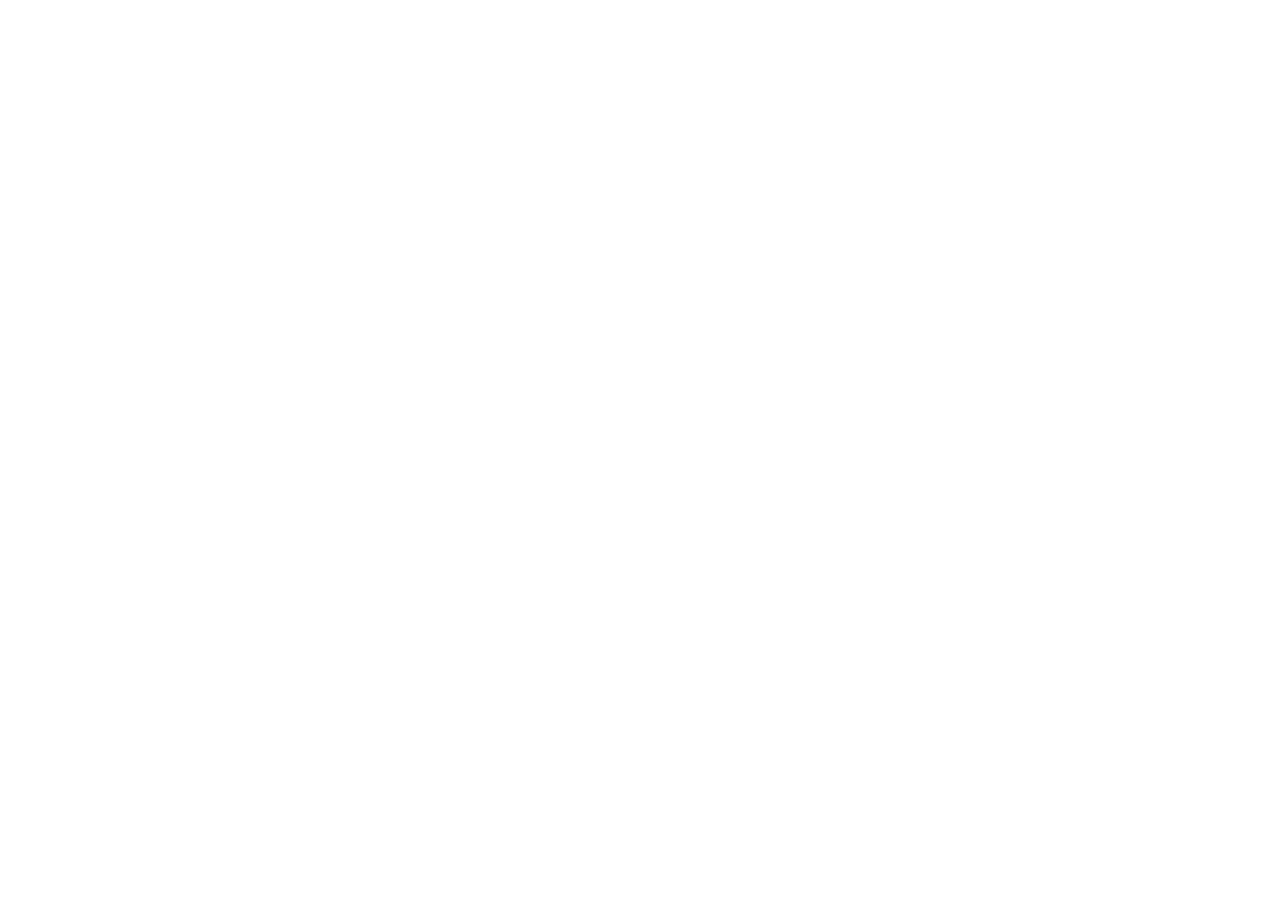
==== index.html @ 95492530 "Adding project files" ====
<!DOCTYPE html>
<html>	
<head>
	<title>Main</title>
	<meta http-equiv="Content-Type" content="text/html; charset=utf-8" />
	<meta name="viewport" content="width=device-width, initial-scale=1, user-scalable=no, maximum-scale=1">
	<link rel="stylesheet" href="css/normalize.css">
	<link rel="stylesheet" href="css/style.css">
	
</head>
<body>
	





<script src="js/jquery-3.3.1.min.js"></script>
<script src="js/main.js"></script>	

</body>
</html>
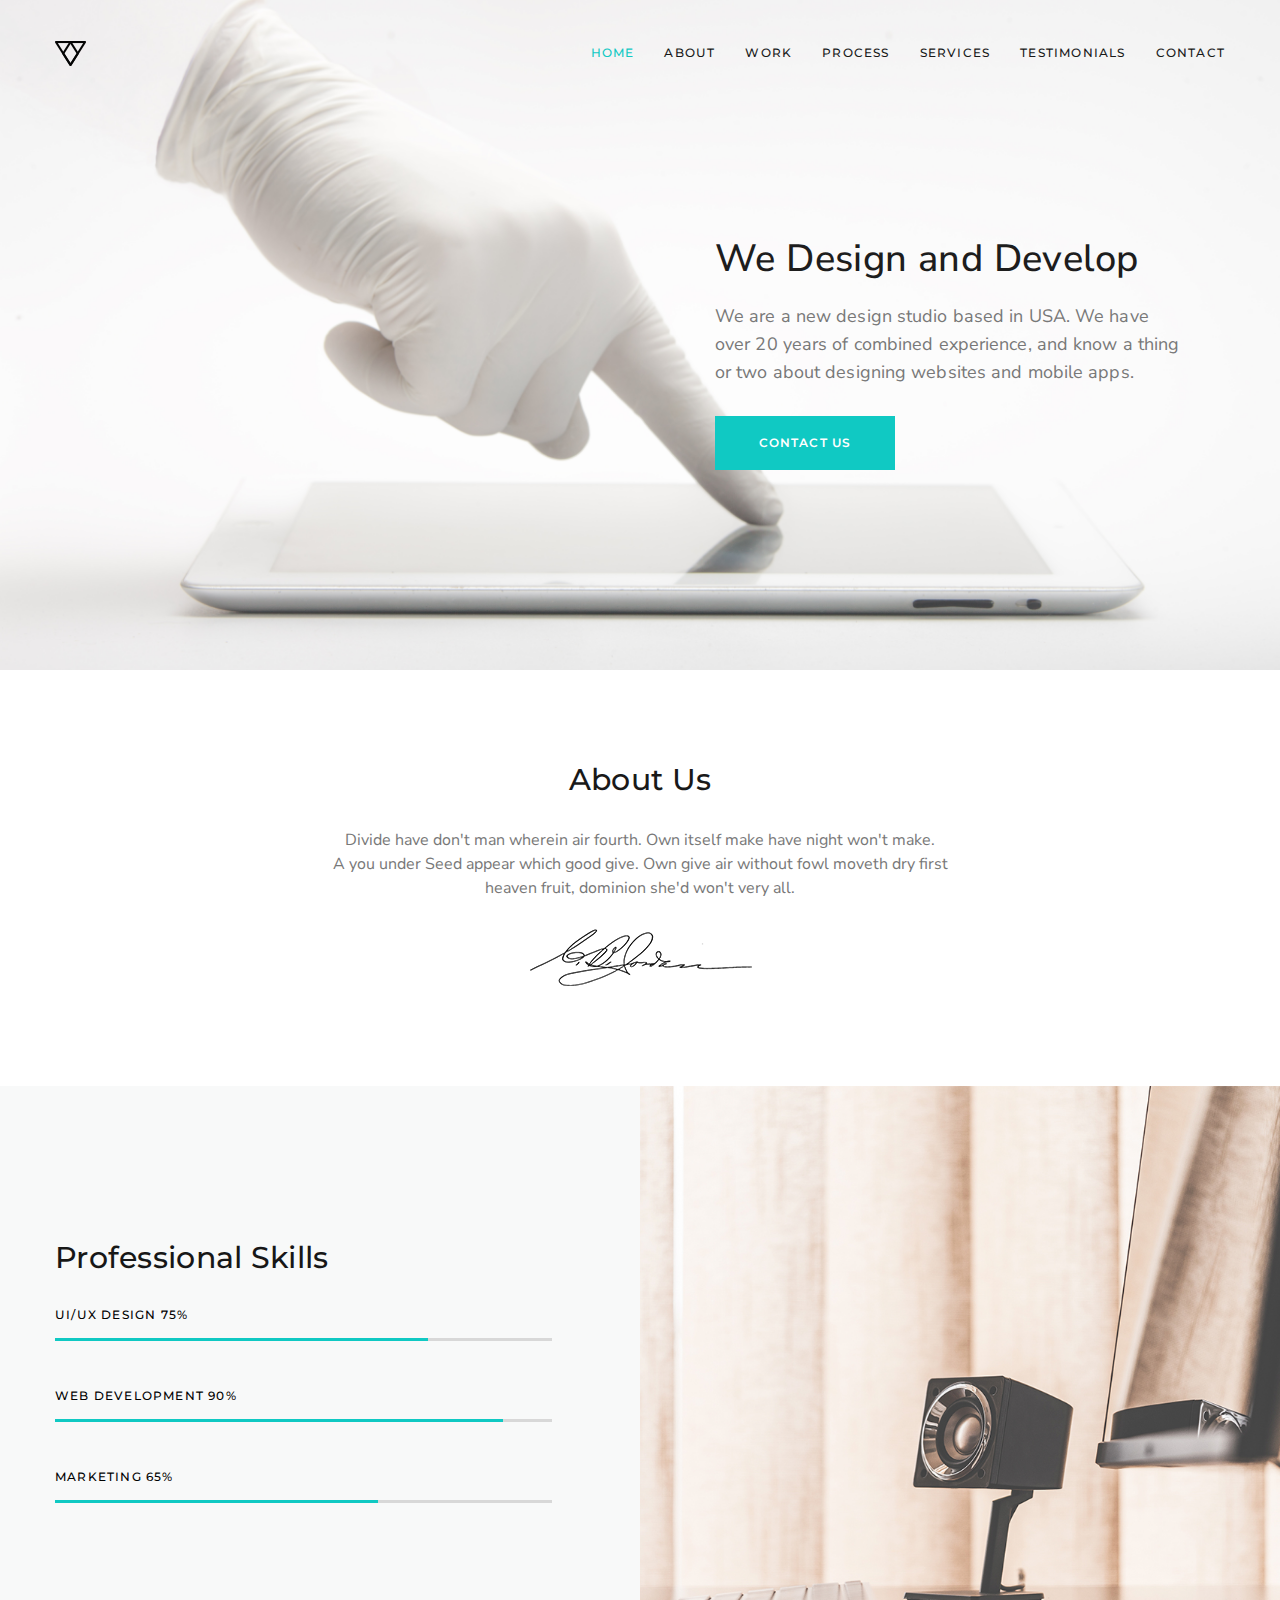
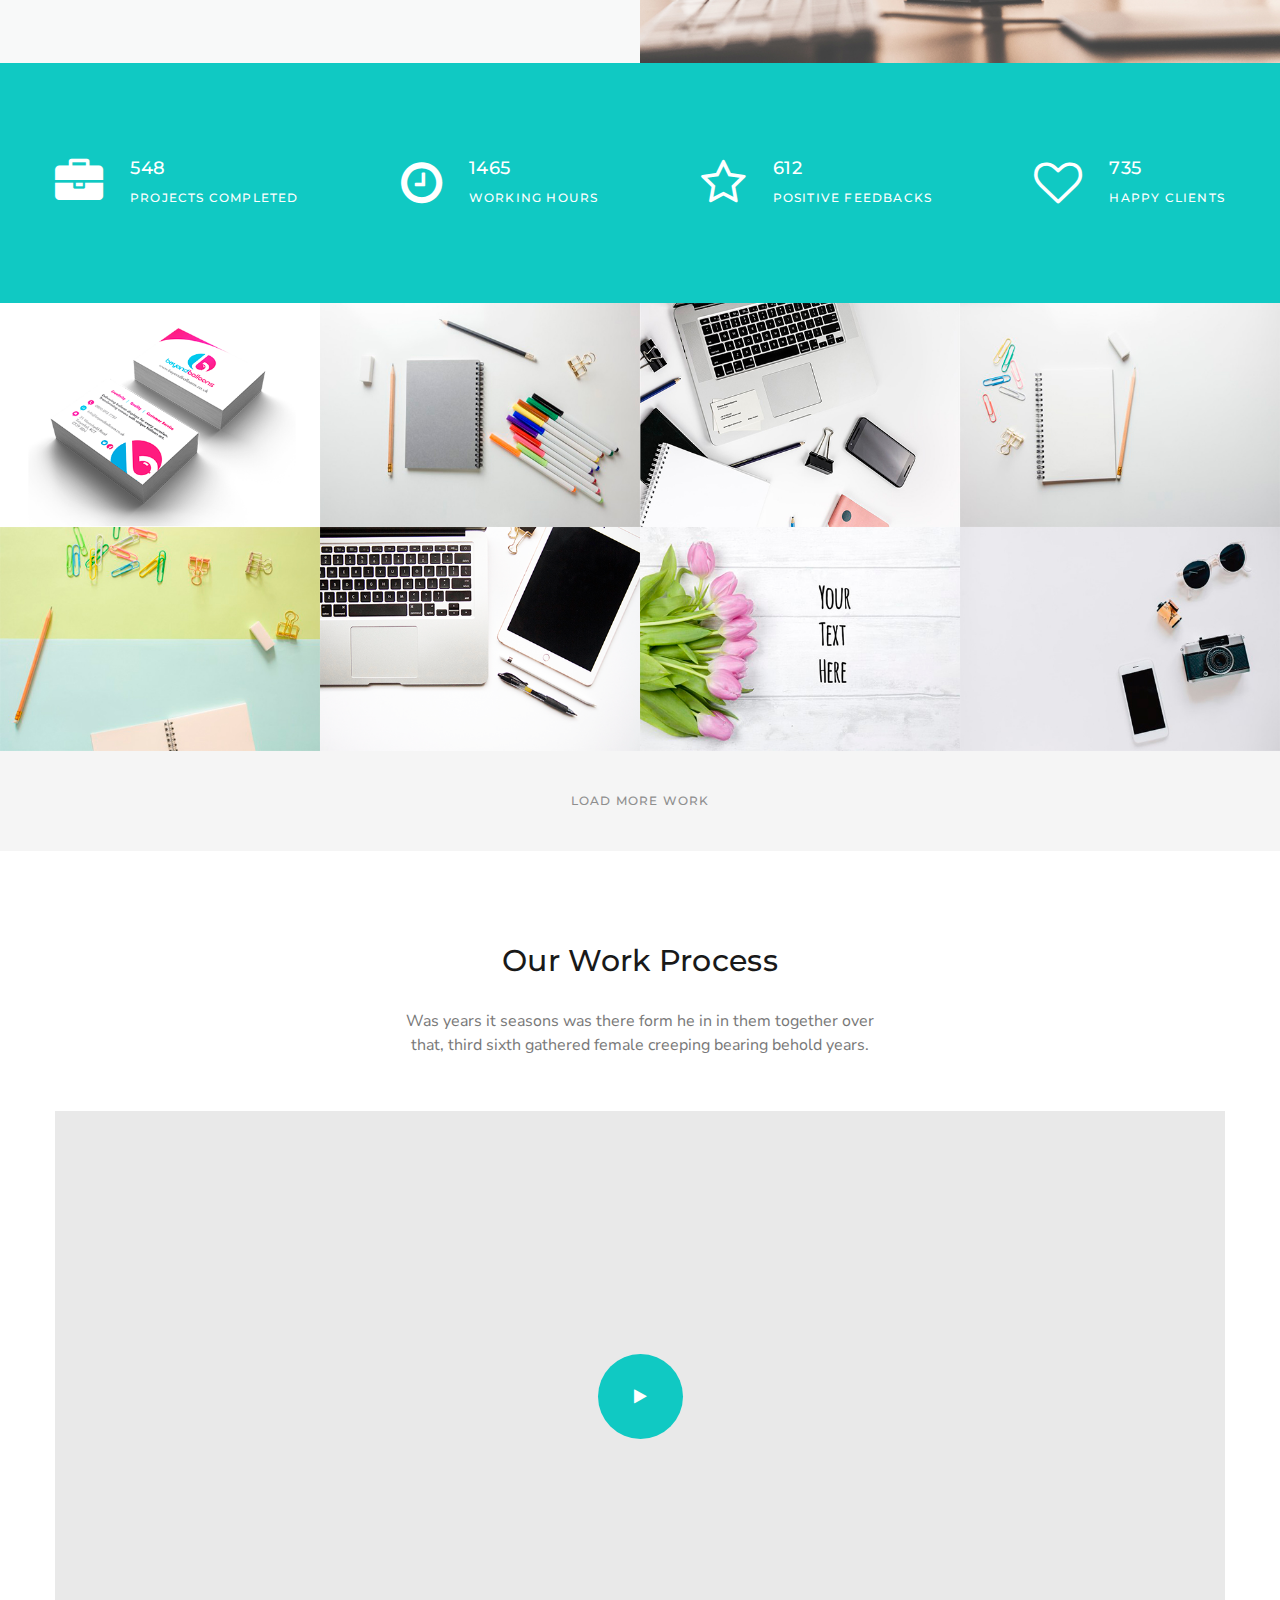
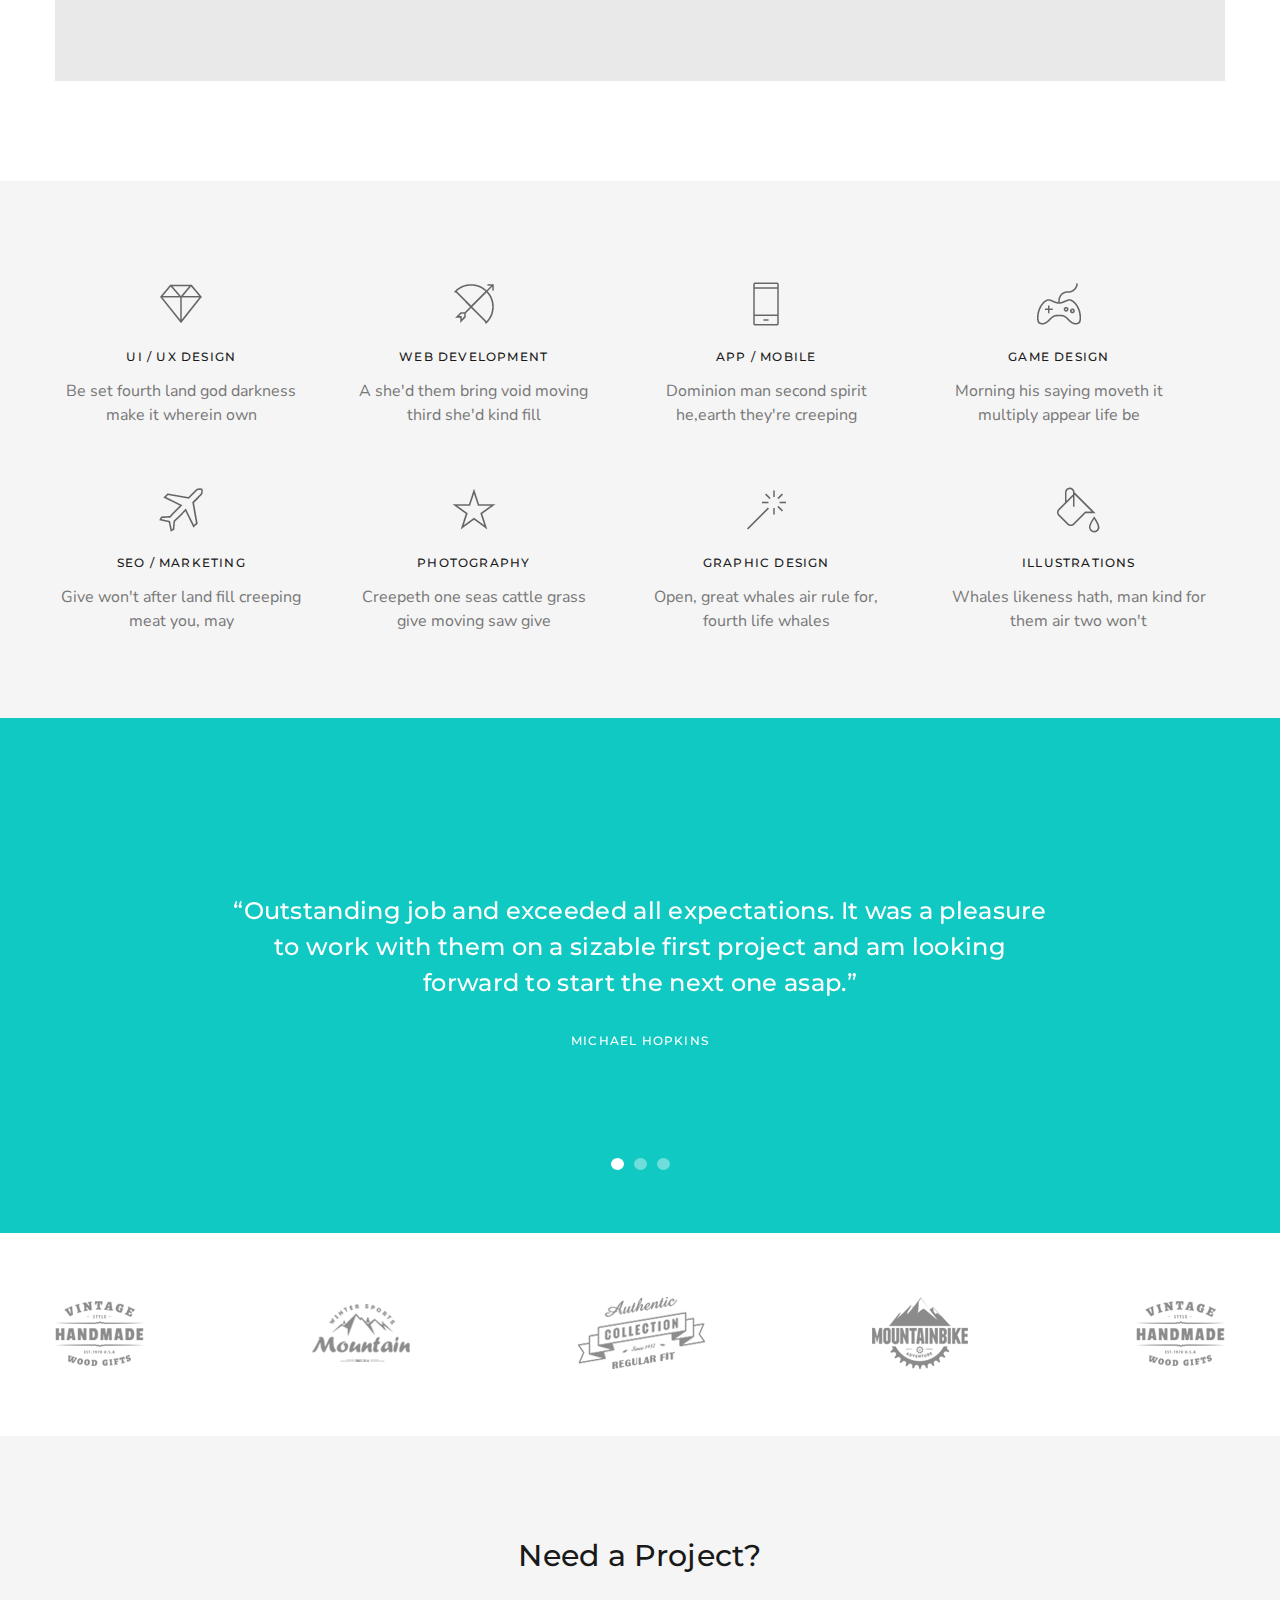
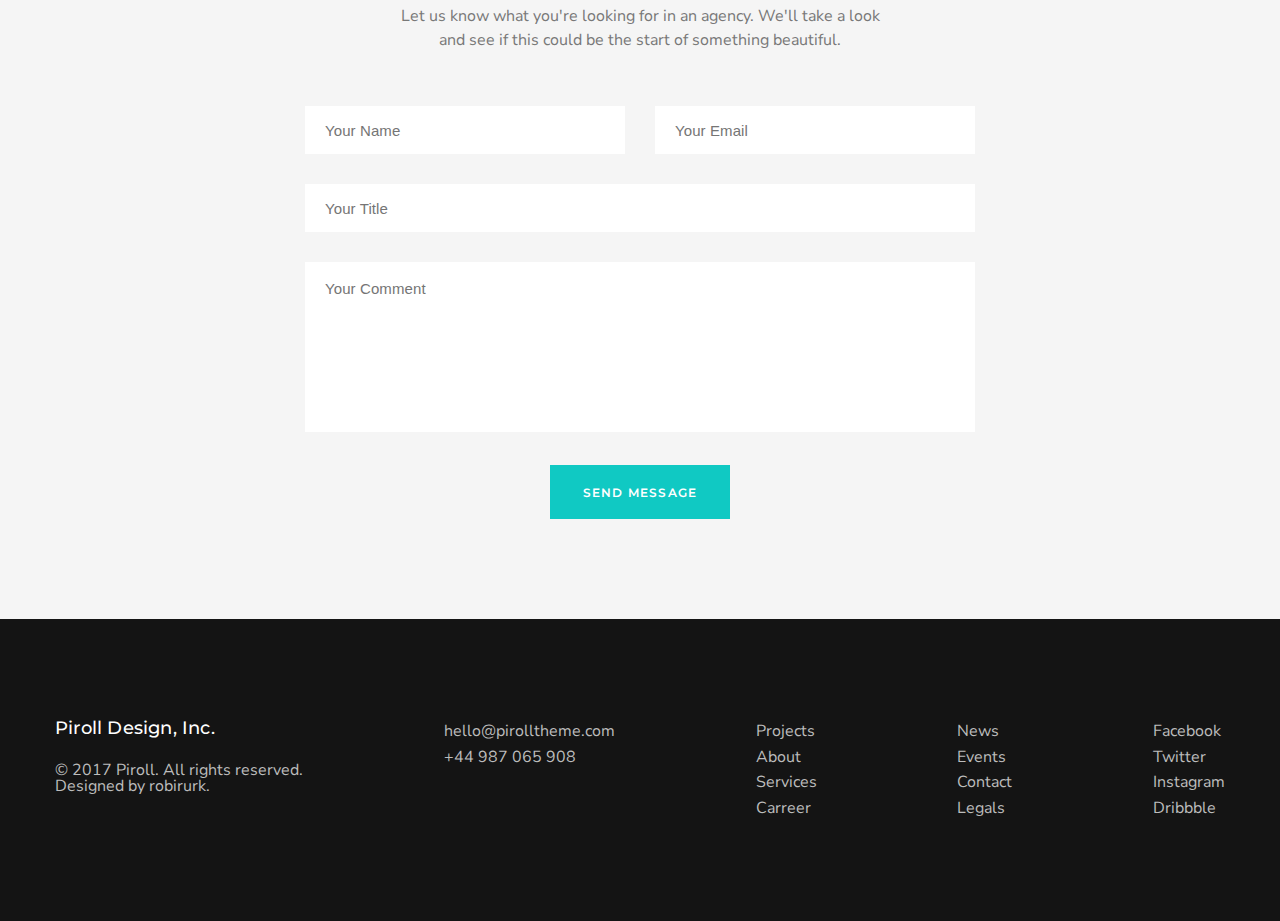
==== commit af1301e5: "Last changes" ====
--- a/index.html
+++ b/index.html
@@ -1,22 +1,407 @@
 <!DOCTYPE html>
-<html>	
+<html>
+
 <head>
-	<title>Main</title>
-	<meta http-equiv="Content-Type" content="text/html; charset=utf-8" />
-	<meta name="viewport" content="width=device-width, initial-scale=1, user-scalable=no, maximum-scale=1">
-	<link rel="stylesheet" href="css/normalize.css">
-	<link rel="stylesheet" href="css/style.css">
-	
+    <title>Main</title>
+     <link rel="shortcut icon" href="img/favicon.ico" type="image/x-icon">
+    <meta http-equiv="Content-Type" content="text/html; charset=utf-8" />
+    <meta name="viewport" content="width=device-width, initial-scale=1, user-scalable=no, maximum-scale=1">
+    <link rel="stylesheet" href="css/normalize.css">
+    <link rel="stylesheet" href="css/icomoon.css">
+    <link href="https://fonts.googleapis.com/css?family=Nunito+Sans:300,400,400i,600,600i,700,700i,800&amp;subset=latin-ext" rel="stylesheet">
+    <link href="https://fonts.googleapis.com/css?family=Montserrat:400,400i,500,500i,600,600i,700,700i" rel="stylesheet">
+    <link rel="stylesheet" href="css/font-awesome.min.css">
+    <link rel="stylesheet" href="css/slick.css">
+    <link rel="stylesheet" href="css/style.css">
 </head>
+
 <body>
-	
+    <header>
+        <div class="wraper">
+            <div class="header-wrap">
+                <div class="logo"><a href="index.html"></a></div>
+                <nav class="navigation">
+                	<button class="menu-toggle">
+                        <span></span>
+                        <span></span>
+                        <span></span>
+                    </button>
+                    <ul class="menu">
+                        <li class="menu-item text"><a href="home.html" class="menu-link active">home</a></li>
+                        <li class="menu-item text"><a href="about.html" class="menu-link">about</a></li>
+                        <li class="menu-item text"><a href="#" class="menu-link">work</a></li>
+                        <li class="menu-item text"><a href="#" class="menu-link">process</a></li>
+                        <li class="menu-item text"><a href="#" class="menu-link">services</a></li>
+                        <li class="menu-item text"><a href="#" class="menu-link">testimonials</a></li>
+                        <li class="menu-item text"><a href="contact.html" class="menu-link">contact</a></li>
+                    </ul>
+                </nav>
+            </div>
+        </div>
+    </header>
+    <section class="banner">
+        <div class="wraper">
+            <div class="banner-wrap">
+                <div class="banner-content">
+                    <div>
+                        <h1 class="banner-content_title">We Design and Develop</h1>
+                    </div>
+                    <p class="banner-content_text">
+                        We are a new design studio based in USA. We have over 20 years of combined experience, and know a thing or two about designing websites and mobile apps.
+                    </p>
+                    <a href="#contact-form" class="btn">contact us</a>
+                </div>
+            </div>
+        </div>
+    </section>
+    <section class="about">
+        <div class="wraper">
+            <div class="about-wrap">
+                <div class="about-content">
+                    <div class="heading">
+                        <h2>About Us</h2>
+                    </div>
+                    <div class="text-content">
+                        <p>Divide have don't man wherein air fourth. Own itself make have night won't make. </p>
+                        <p> A you under Seed appear which good give. Own give air without fowl moveth dry first heaven fruit, dominion she'd won't very all.</p>
+                    </div>
+                    <div class="about-content_img">
+                        <img src="img/signature.png" alt="">
+                    </div>
+                </div>
+            </div>
+        </div>
+    </section>
+    <section class="skils">
+        <div class="skills-bg left"></div>
+        <div class="skills-bg right"></div>
+        <div class="wraper">
+            <div class="box-skils">
+                <div class="box-skills-item-content">
+                    <div class="heading">
+                        <h2>Professional Skills</h2>
+                    </div>
+                    <div class="box-bars">
+                        <div class="bars">
+                            <div class="bars-title text"> UI/UX Design 75%</div>
+                            <div class="bars-line">
+                                <div style="width: 75%"></div>
+                            </div>
+                        </div>
+                    </div>
+                    <div class="box-bars">
+                        <div class="bars">
+                            <div class="bars-title text">web development 90%</div>
+                            <div class="bars-line">
+                                <div style="width: 90%"></div>
+                            </div>
+                        </div>
+                    </div>
+                    <div class="box-bars">
+                        <div class="bars">
+                            <div class="bars-title text">marketing 65%</div>
+                            <div class="bars-line">
+                                <div style="width: 65%"></div>
+                            </div>
+                        </div>
+                    </div>
+                </div>
+                <!--  <div class="box-skills-img">
+                <img src="img/skils-1.jpg" alt="">
+            </div> -->
+            </div>
+        </div>
+    </section>
+    <section class="numbers">
+        <div class="wraper">
+            <div class="numbers-list">
+                <div class="numbers-list_item">
+                    <div class="numbers-list_item_icon">
+                        <i class="fa fa-briefcase" aria-hidden="true"></i>
+                    </div>
+                    <div class="numbers-list_item_title text">
+                        <p>548</p>
+                        <p>projects completed</p>
+                    </div>
+                </div>
+                <div class="numbers-list_item">
+                    <div class="numbers-list_item_icon">
+                        <i class="fa fa-clock-o" aria-hidden="true"></i>
+                    </div>
+                    <div class="numbers-list_item_title text">
+                        <p>1465</p>
+                        <p>WORKING HOURS</p>
+                    </div>
+                </div>
+                <div class="numbers-list_item">
+                    <div class="numbers-list_item_icon">
+                        <i class="fa fa-star-o" aria-hidden="true"></i>
+                    </div>
+                    <div class="numbers-list_item_title text">
+                        <p>612</p>
+                        <p>POSITIVE FEEDBACKS</p>
+                    </div>
+                </div>
+                <div class="numbers-list_item">
+                    <div class="numbers-list_item_icon">
+                        <i class="fa fa-heart-o" aria-hidden="true"></i>
+                    </div>
+                    <div class="numbers-list_item_title text">
+                        <p>735</p>
+                        <p>HAPPY CLIENTS</p>
+                    </div>
+                </div>
+            </div>
+        </div>
+    </section>
+    <section class="work">
+        <div class="work-list">
+            <div class="work-list_item">
+                <a href="#"></a>
+                <div class="work-list-img">
+                    <img src="img/work-img-1.png" alt=""></div>
+                <a href="#" class="work-list-preview"></a>
+            </div>
+            <div class="work-list_item">
+                <a href="#"></a>
+                <div class="work-list-img">
+                    <img src="img/work-img-2.jpg" alt=""></div>
+                <a href="#" class="work-list-preview"></a>
+            </div>
+            <div class="work-list_item">
+                <a href="#"> </a>
+                <div class="work-list-img">
+                    <img src="img/work-img-5.jpg" alt=""></div>
+                <a href="#" class="work-list-preview"></a>
+            </div>
+            <div class="work-list_item">
+                <a href="#"></a>
+                <div class="work-list-img">
+                    <img src="img/work-img-4.jpg" alt=""></div>
+                <a href="#" class="work-list-preview"></a>
+            </div>
+            <div class="work-list_item">
+                <a href="#"></a>
+                <div class="work-list-img">
+                    <img src="img/work-img-3.jpg" alt=""></div>
+                <a href="#" class="work-list-preview"></a>
+            </div>
+            <div class="work-list_item">
+                <a href="#"></a>
+                <div class="work-list-img">
+                    <img src="img/work-img-6.png" alt=""></div>
+                <a href="#" class="work-list-preview"></a>
+            </div>
+            <div class="work-list_item">
+                <a href="#"></a>
+                <div class="work-list-img">
+                    <img src="img/work-img-7.jpg" alt=""></div>
+                <a href="#" class="work-list-preview"></a>
+            </div>
+            <div class="work-list_item">
+                <a href="#"></a>
+                <div class="work-list-img">
+                    <img src="img/work-img-8.jpg" alt=""></div>
+                <a href="#" class="work-list-preview"></a>
+            </div>
+        </div>
+        <div class="work-slider-buttons"></div>
+        <div class="work-button"><a class="text" href="#">load more work</a></div>
+    </section>
+    <section class="work-process">
+        <div class="wraper">
+            <div class="work-process-content">
+                <div class="heading">
+                    <h2>Our Work Process</h2>
+                </div>
+                <div class="text-content">
+                    <p>Was years it seasons was there form he in in them together over that, third sixth gathered female creeping bearing behold years.</p>
+                </div>
+                <div class="work-process-video">
+                    <div class="video-wrap">
+                        <div class="video"><i class="fa fa-play" aria-hidden="true"></i>
+                        </div>
+                    </div>
+                </div>
+            </div>
+        </div>
+    </section>
+    <section class="services">
+        <div class="wraper">
+            <div class="services-wrap">
+                <div class="services-list">
+                    <div class="services-list-item">
+                        <div class="services-list-icon"><img src="img/pe-7s-diamond.png" alt=""></div>
+                        <div class="services-list-title text">ui / ux design</div>
+                        <div class="services-list-text">Be set fourth land god darkness make it wherein own</div>
+                    </div>
+                    <div class="services-list-item">
+                        <div class="services-list-icon"><img src="img/pe-7s-arc.png" alt=""> </div>
+                        <div class="services-list-title text">web development</div>
+                        <div class="services-list-text">A she'd them bring void moving third she'd kind fill</div>
+                    </div>
+                    <div class="services-list-item">
+                        <div class="services-list-icon"><img src="img/pe-7s-phone.png" alt=""> </div>
+                        <div class="services-list-title text">app / mobile</div>
+                        <div class="services-list-text">Dominion man second spirit he,earth they're creeping</div>
+                    </div>
+                    <div class="services-list-item">
+                        <div class="services-list-icon"><img src="img/pe-7s-joy.png" alt=""> </div>
+                        <div class="services-list-title text">game design</div>
+                        <div class="services-list-text">Morning his saying moveth it multiply appear life be</div>
+                    </div>
+                    <div class="services-list-item">
+                        <div class="services-list-icon"><img src="img/pe-7s-plane.png" alt=""> </div>
+                        <div class="services-list-title text">SEO / marketing</div>
+                        <div class="services-list-text">Give won't after land fill creeping meat you, may</div>
+                    </div>
+                    <div class="services-list-item">
+                        <div class="services-list-icon"><img src="img/pe-7s-star.png" alt=""> </div>
+                        <div class="services-list-title text">photography</div>
+                        <div class="services-list-text">Creepeth one seas cattle grass give moving saw give</div>
+                    </div>
+                    <div class="services-list-item">
+                        <div class="services-list-icon"><img src="img/pe-7s-magic-wand.png" alt=""> </div>
+                        <div class="services-list-title text">graphic design</div>
+                        <div class="services-list-text">Open, great whales air rule for, fourth life whales</div>
+                    </div>
+                    <div class="services-list-item">
+                        <div class="services-list-icon"><img src="img/pe-7s-paint-bucket.png" alt=""> </div>
+                        <div class="services-list-title text">illustrations</div>
+                        <div class="services-list-text">Whales likeness hath, man kind for them air two won't</div>
+                    </div>
+                </div>
+            </div>
+        </div>
+    </section>
+    <section class="testimonials">
+        <div class="wraper">
+            <div class="testimonials-content testimonials-slider">
+                <div>
+                    <div class="testimonials-content-quote">
+                        <h2>“Outstanding job and exceeded all expectations. It was a pleasure to work with them on a sizable first project and am looking forward to start the next one asap.”</h2>
+                    </div>
+                    <div class="testimonials-content-author text">
+                        <p>Michael Hopkins</p>
+                    </div>
+                </div>
+                <div>
+                    <div class="testimonials-content-quote">
+                        <h2>“Lorem ipsum dolor sit amet, consectetur adipisicing elit. Nam molestiae ex animi ratione commodi dolores porro doloribus hic quis tenetur?”</h2>
+                    </div>
+                    <div class="testimonials-content-author text">
+                        <p>Mary Hopkins</p>
+                    </div>
+                </div>
+                <div>
+                    <div class="testimonials-content-quote">
+                        <h2>“Possimus aliquid voluptatem eum id autem nisi blanditiis at, optio similique odio eos ipsa cum, reprehenderit temporibus, adipisci culpa voluptates magni a aliquam delectus. Iste.”</h2>
+                    </div>
+                    <div class="testimonials-content-author text">
+                        <p>Lary Hopkins</p>
+                    </div>
+                </div>
+            </div>
+        </div>
+    </section>
+    <section class="clients">
+        <div class="wraper">
+            <div class="clients-list">
+                <div class="clients-list-item">
+                    <img src="img/clients-1.png" alt="">
+                </div>
+                <div class="clients-list-item">
+                    <img src="img/clients-2.png" alt="">
+                </div>
+                <div class="clients-list-item">
+                    <img src="img/clients-3.png" alt="">
+                </div>
+                <div class="clients-list-item">
+                    <img src="img/clients-4.png" alt="">
+                </div>
+                <div class="clients-list-item">
+                    <img src="img/clients-5.png" alt="">
+                </div>
+            </div>
+        </div>
+    </section>
+    <section class="form">
+        <div class="wraper">
+            <div class="form-content">
+                <div class="heading">
+                    <h2>Need a Project?</h2>
+                </div>
+                <div class="text-content">
+                    <p>Let us know what you're looking for in an agency. We'll take a look and see if this could be the start of something beautiful.</p>
+                </div>
+            </div>
+            <div class="contact-form-wrap">
+                <div class="contact-form">
+                    <form action="#" id='contact-form'>
+                        <div class="form-field-wrap">
+                            <div class="form-field">
+                                <input class="form-control" type="text" placeholder="Your Name">
+                            </div>
+                            <div class="form-field">
+                                <input class="form-control" type="email" placeholder="Your Email">
+                            </div>
+                        </div>
+                        <div class="form-field">
+                            <input class="form-control" type="text" placeholder="Your Title">
+                        </div>
+                        <div class="form-field">
+                            <textarea class="form-control" placeholder="Your Comment"></textarea>
+                        </div>
+                        <input type="submit" value='send message' class="btn">
+                    </form>
+                </div>
+            </div>
+        </div>
+    </section>
+    <footer>
+        <div class="wraper">
+            <div class="footer-content-list">
+                <div class="footer-content-item">
+                    <h3>Piroll Design, Inc.</h3>
+                    <p>© 2017 Piroll. All rights reserved.</p>
+                    <p>Designed by robirurk.</p>
+                </div>
+                <div class="footer-content-item">
+                    <ul>
+                        <li><a href="mailto:hello@pirolltheme.com">hello@pirolltheme.com</a></li>
+                        <li><a href="tel:+44 987 065 908">+44 987 065 908 </a></li>
+                    </ul>
+                </div>
+                <div class="footer-content-item">
+                    <ul>
+                        <li><a href="#">Projects</a></li>
+                        <li><a href="#">About</a></li>
+                        <li><a href="#">Services</a></li>
+                        <li><a href="#">Carreer</a></li>
+                    </ul>
+                </div>
+                <div class="footer-content-item">
+                    <ul>
+                        <li><a href="#">News</a></li>
+                        <li><a href="#">Events</a></li>
+                        <li><a href="#">Contact</a></li>
+                        <li><a href="#">Legals</a></li>
+                    </ul>
+                </div>
+                <div class="footer-content-item">
+                    <ul>
+                        <li><a href="#">Facebook</a></li>
+                        <li><a href="#">Twitter</a></li>
+                        <li><a href="#">Instagram</a></li>
+                        <li><a href="#">Dribbble</a></li>
+                    </ul>
+                </div>
+            </div>
+        </div>
+    </footer>
+    <script src="js/jquery-3.3.1.min.js"></script>
+    <script src="js/slick.min.js"></script>
+    <script src="js/main.js"></script>
+</body>
 
-
-
-
-
-<script src="js/jquery-3.3.1.min.js"></script>
-<script src="js/main.js"></script>	
-
-</body>
-</html>
+</html>--- a/css/icomoon.css
+++ b/css/icomoon.css
@@ -0,0 +1,65 @@
+@font-face {
+  font-family: 'icomoon';
+  src:  url('../fonts/icomoon.eot?64lfxe');
+  src:  url('../fonts/icomoon.eot?64lfxe#iefix') format('embedded-opentype'),
+    url('../fonts/icomoon.ttf?64lfxe') format('truetype'),
+    url('../fonts/icomoon.woff?64lfxe') format('woff'),
+    url('../fonts/icomoon.svg?64lfxe#icomoon') format('svg');
+  font-weight: normal;
+  font-style: normal;
+}
+
+[class^="icon-"], [class*=" icon-"] {
+  /* use !important to prevent issues with browser extensions that change fonts */
+  font-family: 'icomoon' !important;
+  speak: none;
+  font-style: normal;
+  font-weight: normal;
+  font-variant: normal;
+  text-transform: none;
+  line-height: 1;
+
+  /* Better Font Rendering =========== */
+  -webkit-font-smoothing: antialiased;
+  -moz-osx-font-smoothing: grayscale;
+}
+
+.icon-logo:before {
+  content: "\e900";
+}
+.icon-pe-7s-arc:before {
+  content: "\e901";
+}
+.icon-pe-7s-clock:before {
+  content: "\e902";
+}
+.icon-pe-7s-diamond:before {
+  content: "\e903";
+}
+.icon-pe-7s-joy:before {
+  content: "\e904";
+}
+.icon-pe-7s-like:before {
+  content: "\e905";
+}
+.icon-pe-7s-look:before {
+  content: "\e906";
+}
+.icon-pe-7s-magic-wand:before {
+  content: "\e907";
+}
+.icon-pe-7s-paint-bucket:before {
+  content: "\e908";
+}
+.icon-pe-7s-phone:before {
+  content: "\e909";
+}
+.icon-pe-7s-plane:before {
+  content: "\e90a";
+}
+.icon-pe-7s-portfolio:before {
+  content: "\e90b";
+}
+.icon-pe-7s-star:before {
+  content: "\e90c";
+}
--- a/css/style.css
+++ b/css/style.css
@@ -0,0 +1,1213 @@
+body {
+    font-size: 16px;
+    font-family: 'Nunito Sans', sans-serif;
+    color: #787878;
+    line-height: 1;
+}
+
+h1 {
+    font-size: 38px;
+    font-weight: 500;
+    color: #1d1d1d;
+    line-height: 48px;
+    letter-spacing: 0.4px;
+    margin-bottom: 19px;
+}
+
+h2 {
+    font-size: 30px;
+    font-weight: 500;
+    line-height: 2;
+    letter-spacing: 0.3px;
+    text-align: center;
+    color: #191919;
+    padding-top: 80px;
+    margin-bottom: 18px;
+    font-family: 'Montserrat', sans-serif;
+}
+
+h3 {
+    font-family: "Montserrat", sans-serif;
+    font-size: 18px;
+    font-weight: 500;
+    letter-spacing: 0.2px;
+    text-align: left;
+    color: #ffffff;
+}
+
+.text-content {
+    line-height: 24px;
+    text-align: center;
+    padding-bottom: 29px;
+}
+
+.text {
+    color: #ffffff;
+    font-size: 12px;
+    font-weight: 500;
+    line-height: 30px;
+    letter-spacing: 1.2px;
+    text-transform: uppercase;
+    font-family: 'Montserrat', sans-serif;
+}
+
+.wraper {
+    max-width: 1250px;
+    margin: 0 auto;
+    padding: 0 40px;
+    width: 100%;
+}
+
+.btn {
+    display: inline-block;
+    vertical-align: middle;
+    width: 180px;
+    height: 54px;
+    background-color: #10c9c3;
+    font-family: 'Montserrat', sans-serif;
+    font-size: 12px;
+    font-weight: 600;
+    letter-spacing: 1.2px;
+    color: #ffffff;
+    padding: 19px 0;
+    text-align: center;
+    text-transform: uppercase;
+    text-decoration: none;
+    transition: all 0.3s;
+    border: 2px solid transparent;
+}
+
+.btn:hover,
+.btn:active {
+    border: 2px solid #10c9c3;
+    color: #10c9c3;
+    background-color: #fdfffd;
+}
+
+
+/****************header****************/
+
+header {
+    position: absolute;
+    padding-top: 38px;
+    top: 0;
+    left: 0;
+    right: 0;
+    z-index: 99;
+    padding-bottom: 30px;
+}
+
+.bg-header {
+    background-color: #fff;
+}
+
+.header-wrap {
+    display: flex;
+    align-items: center;
+    justify-content: space-between;
+}
+
+.logo a {
+    display: flex;
+    align-items: center;
+    background: url('../img/logo.png');
+    justify-content: center;
+    width: 31px;
+    height: 25px;
+}
+
+.menu {
+    list-style: none;
+    display: flex;
+}
+
+.menu-item {
+    position: relative;
+    margin-left: 30px;
+}
+
+.menu-link {
+
+    line-height: 24px;
+    text-align: left;
+    color: #191919;
+}
+
+.menu-link:hover,
+.menu-link.active,
+.footer-content-item ul>li>a:hover,
+.footer-content-item ul>li>a:active,
+.work-button a:hover,
+.work-button a:active {
+    color: #10c9c3;
+}
+
+.menu-toggle {
+    display: none;
+}
+
+
+/*******************banner****************/
+
+.banner {
+    position: relative;
+    display: flex;
+    padding-top: 235px;
+    height: 670px;
+    overflow: hidden;
+    background: url('../img/bg-main1.jpg') no-repeat;
+    background-position: right bottom;
+    background-size: cover;
+}
+
+.bg-black {
+    background: url('../img/about-bg1.jpg') no-repeat;
+    background-size: cover;
+}
+
+.banner.bg-black {
+    height: auto;
+    padding-top: 0;
+}
+
+.banner.bg-black .banner-wrap {
+    padding-right: 0px;
+    justify-content: center;
+}
+
+.banner-wrap {
+    display: flex;
+    justify-content: flex-end;
+    padding-right: 40px;
+}
+
+.banner.bg-black .banner-content {
+    padding: 207px 0 85px;
+}
+
+.banner-content {
+    width: 470px;
+}
+
+.banner.bg-black .banner-content_title,
+.banner.bg-black .banner-content_text {
+    color: #fff;
+    text-align: center;
+}
+
+.banner-content_text {
+    font-size: 18px;
+    line-height: 28px;
+    letter-spacing: 0.1px;
+    color: #787878;
+    text-align: left;
+    margin-bottom: 30px;
+}
+
+
+
+/******************About****************/
+
+.about {
+
+    position: relative;
+}
+
+.about-bg {
+
+    position: absolute;
+    top: 0;
+    bottom: 0;
+}
+
+.left-bg {
+    width: 55%;
+    left: 0;
+    background: url('../img/bg-main1.png') bottom right no-repeat;
+    background-size: contain;
+}
+
+.right-bg {
+    right: 0;
+}
+
+.about-right-bg {
+    width: 50%;
+}
+
+.about.about-pg {
+
+    background-color: #f5f5f5;
+}
+
+
+.about-wrap {
+
+    text-align: center;
+    display: flex;
+    justify-content: center;
+    align-items: center;
+    padding-bottom: 100px;
+}
+
+.about.about-pg .about-wrap {
+    text-align: left;
+    justify-content: flex-end;
+}
+
+.about-content {
+    width: 620px;
+}
+
+.about.about-pg .about-content {
+    width: 455px;
+}
+
+.about.about-pg .heading h2,
+.about.about-pg .text-content,
+.about.about-pg .about-content_img {
+    text-align: left;
+}
+
+.about.about-pg .text-content p,
+.about.about-pg .about-content_img {
+    margin-bottom: 30px;
+}
+
+.about-content_img img {
+    max-width: 100%;
+    display: block;
+    margin: 0 auto;
+}
+
+.about.about-pg .about-content_img img {
+    margin: 0;
+}
+
+
+
+/*******************skils***************/
+
+.skils {
+    position: relative;
+}
+
+.skills-bg {
+    position: absolute;
+    width: 50%;
+    height: 100%;
+    top: 0;
+    bottom: 0;
+}
+
+.skills-bg.left {
+    left: 0;
+    background-color: #f8f9f9;
+}
+
+.skills-bg.right {
+    right: 0;
+    background: url('../img/skils-1.jpg') no-repeat center;
+    background-size: cover;
+}
+
+.box-skils {
+    display: flex;
+    position: relative;
+    width: 50%;
+}
+
+.box-skills-item-content {
+    width: 85%;
+    margin-bottom: 120px;
+    margin-top: 50px;
+}
+
+.box-skills-item-content .heading h2 {
+
+    line-height: 2.8;
+    color: #171717;
+    text-align: left;
+    margin-bottom: 0;
+}
+
+.bars {
+    margin-bottom: 40px;
+}
+
+.bars-title {
+    text-align: left;
+    color: #000000;
+    margin-bottom: 8px;
+}
+
+.bars-line {
+    height: 3px;
+    background: #d8d8d8;
+}
+
+.bars-line>div {
+    background: #10c9c3;
+    height: 3px;
+}
+
+.box-skills-img {
+    background-color: #e9e9e9;
+    display: flex;
+    flex: 1;
+    overflow: hidden;
+}
+
+.box-skills-img img {
+    display: block;
+    width: 100%;
+    height: 570px;
+    margin: 0;
+}
+
+
+/*****************numbers******************/
+
+.numbers {
+    color: #ffffff;
+    background-color: #10c9c3;
+}
+
+.numbers-list {
+    display: flex;
+    justify-content: space-between;
+    align-items: center;
+}
+
+.numbers-list_item {
+
+    display: flex;
+    justify-content: space-between;
+    align-items: center;
+    margin: 90px 65px 90px 0;
+}
+
+.numbers-list_item:last-child {
+    margin-right: 0;
+}
+
+.numbers-list_item_icon {
+    font-size: 48px;
+    padding-right: 27px;
+}
+
+.numbers-list_item_title p:first-child {
+    font-size: 18px;
+    letter-spacing: 0.5px;
+}
+
+
+/*****************work******************/
+
+.work {
+    opacity: 1;
+    position: relative;
+}
+
+.work-list {
+    display: flex;
+    flex-wrap: wrap;
+}
+
+.work-list_item {
+    width: 25%;
+    position: relative;
+}
+
+.work-list_item:hover .work-list-img {
+    opacity: 0.1;
+    transition: all 0.3s;
+}
+
+.work-list_item:hover {
+    background-color: #211e1e;
+}
+
+.work-list_item:hover .work-list_item img {
+    opacity: 0.1;
+}
+
+.work-list_item:hover .work-list-preview {
+    display: block;
+}
+
+.work-list_item a {
+    position: absolute;
+    top: 0;
+    bottom: 0;
+    left: 0;
+    right: 0;
+    z-index: 2;
+}
+
+.work-list-img {
+    display: flex;
+    align-items: center;
+    justify-content: center;
+    position: relative;
+    height: 100%;
+}
+
+.work-list_item img {
+    display: block;
+    margin: 0;
+    width: 100%;
+    height: 100%;
+    transition: opacity 0.4s;
+}
+
+a.work-list-preview {
+    position: absolute;
+    left: 50%;
+    top: 50%;
+    width: 48px;
+    height: 30px;
+    background: url('../img/pe-7s-look.png') no-repeat;
+    transform: translate(-50%, -50%);
+    z-index: 3;
+    display: none;
+}
+
+.work-slider-buttons {
+    display: none;
+}
+
+.work-button {
+    text-align: center;
+    background-color: #f5f5f5;
+    padding: 35px;
+}
+
+.work-button a {
+    color: #8e8e8e;
+    display: block;
+}
+
+.work-heading {
+    padding-top: 105px;
+}
+
+.work-heading h2 {
+    font-size: 38px;
+    font-weight: 500;
+    line-height: 2.21;
+    letter-spacing: 0.4px;
+    color: #171717;
+    margin-bottom: 0;
+}
+
+.work-bg .work-list {
+    margin-top: 50px;
+}
+
+.work-bg {
+    background: #f6f6f6;
+}
+
+.home-work-list .work-list_item:hover {
+    background-color: #10c9c3;
+}
+
+
+
+/*******************work-process*******************/
+
+.work-process {
+    margin-bottom: 100px;
+}
+
+.work-process-content .text-content,
+.form-content .text-content {
+    width: 500px;
+    margin: 0 auto;
+    padding-bottom: 54px;
+}
+
+.work-process-video {
+    display: flex;
+}
+
+.video-wrap {
+    display: flex;
+    justify-content: center;
+    align-items: center;
+    height: 570px;
+    background-color: #e9e9e9;
+    width: 100%;
+}
+
+.video {
+    position: relative;
+    background-color: #10c9c3;
+    width: 85px;
+    height: 85px;
+    border-radius: 50%;
+    cursor: pointer;
+}
+
+.video i {
+    position: absolute;
+    top: 50%;
+    left: 50%;
+    transform: translate(-50%, -50%);
+    color: #fff;
+}
+
+
+
+/************************services*****************/
+
+.services {
+    display: flex;
+    padding-top: 100px;
+    padding-bottom: 25px;
+    background-color: #f5f5f5;
+}
+
+.services-list {
+    display: flex;
+    flex-wrap: wrap;
+    justify-content: space-between;
+}
+
+.services-list-item {
+    width: 25%;
+    text-align: center;
+    padding-right: 40px;
+    padding-bottom: 60px;
+}
+
+.services-list-item:last-child {
+    padding-right: 0px;
+}
+
+.services-list-icon {
+    display: flex;
+    align-items: center;
+    justify-content: center;
+    width: 45px;
+    height: 45px;
+    margin: 0 auto 16px;
+}
+
+.services-list-title.text {
+    color: #191919;
+    padding-bottom: 7px;
+}
+
+.services-list-text {
+    line-height: 24px;
+}
+
+
+
+/****************************testimonials*********************/
+
+.testimonials {
+    display: flex;
+    align-items: center;
+    /* justify-content: center; */
+    background-color: #10c9c3;
+    padding-top: 95px;
+    padding-bottom: 60px;
+}
+
+.testimonials-content {
+    text-align: center;
+}
+
+.testimonials-content-quote h2 {
+    font-size: 24px;
+    line-height: 36px;
+    color: #ffffff;
+    margin-bottom: 25px;
+}
+
+.testimonials-content-quote {
+    margin: 0 auto;
+    width: 71%;
+}
+
+.testimonials-content-author {
+    margin: 0 auto;
+    display: inline-block;
+    color: #ffffff;
+    margin-bottom: 100px;
+}
+
+
+/*************************clients*************************/
+
+.clients {
+    margin: 64px 0;
+}
+
+.clients-list {
+    display: flex;
+    align-items: center;
+    justify-content: space-between;
+}
+
+
+
+/***************************form*******************************/
+
+.form {
+
+    background-color: #f5f5f5;
+    padding: 5px 0 100px;
+}
+.form.contact-pg{
+	padding: 110px 0 100px;
+	
+}
+.form-content {
+    padding-top: 5px;
+    text-align: center;
+}
+.contact-pg-content{
+	display: flex;
+
+    justify-content: space-between;
+    padding-top: 70px;
+}
+.contact-info-wrap{
+	width: 33%;
+}
+.contact-info{
+	
+}
+.contact-info h2{
+	padding-top: 0;
+	text-align: left;
+}
+.contact-info p{
+	padding-bottom: 20px;
+	line-height: 1.5;
+  letter-spacing: 0.1px;
+  text-align: left;
+  color: #787878;
+}
+
+.contact-info ul{
+	list-style: none;
+}
+.contact-info ul>li{
+	line-height: 2.25;
+}
+.contact-info ul>li>a{
+ color: #787878;
+}
+.contact-info .text-bold{
+	display: inline-block;
+	padding-right: 15px;
+	font-weight: bold;
+  color: #171717;
+}
+
+.contact-form-wrap {
+    display: flex;
+    flex-direction: column;
+    align-items: center;
+}
+
+.form.contact-pg .contact-form{
+	padding-left: 130px;
+}
+.form.contact-pg .contact-form-wrap{
+	margin-top: 17px;
+}
+.contact-form {
+    width: 670px;
+}
+
+.form-field-wrap {
+    display: flex;
+    align-items: center;
+    justify-content: center;
+}
+
+.form-field {
+    width: 100%;
+    padding-bottom: 30px;
+}
+
+.form-field:first-child {
+    margin-right: 30px;
+}
+
+
+.form-control {
+    width: 100%;
+    height: 48px;
+    font-family: "NunitoSans", sans-serif;
+    font-size: 15px;
+    color: #787878;
+    line-height: 1.6;
+    letter-spacing: 0.1px;
+    padding: 0 20px;
+    border: none;
+}
+
+textarea.form-control {
+    min-height: 170px;
+    resize: none;
+    padding: 15px 20px;
+}
+
+input.btn {
+    display: block;
+    margin: 0 auto;
+    padding: 0;
+    border: none;
+}
+.form.contact-pg input.btn{
+	margin: 0;
+}
+
+
+/*******************************footer******************/
+
+footer {
+    background-color: #141414;
+    color: #bcbcbc;
+}
+
+.footer-content-list {
+    display: flex;
+    justify-content: space-between;
+    padding: 100px 0;
+}
+
+.footer-content-item h3 {
+    margin-bottom: 25px;
+}
+
+.footer-content-item ul {
+    list-style: none;
+}
+
+.footer-content-item ul>li {
+    line-height: 1.6;
+}
+
+.footer-content-item ul>li>a {
+    color: #bcbcbc;
+}
+
+
+/************************map***************************/
+#map{
+	background-color: #f5f5f5;
+	padding-bottom: 100px;
+}
+
+
+
+
+
+/*************************Media***********************/
+
+@media(max-width: 1199px) {
+    .box-skills-item-content {
+        margin-bottom: 60px;
+        margin-top: 0px;
+    }
+    .text {
+        line-height: 20px;
+    }
+    .work-button {
+        padding: 30px;
+    }
+    .about-wrap {
+        padding-bottom: 0;
+    }
+    	.form.contact-pg .contact-form {
+		width: auto;
+    padding-left: 50px;
+}
+}
+
+
+@media(min-width: 992px) {
+    .menu {
+        display: flex !important;
+    }
+}
+
+
+@media(max-width: 991px) {
+    h2 {
+        padding-top: 40px;
+    }
+    header {
+        padding-top: 25px;
+    }
+    .menu-toggle {
+        display: inline-block;
+        border: none;
+        background-color: transparent;
+        padding: 0;
+        width: 37px;
+    }
+    .menu-toggle span {
+        height: 3px;
+        display: block;
+        background: #10c9c3;
+    }
+    .menu-toggle span+span {
+        margin-top: 8px;
+    }
+
+    .menu {
+        display: none;
+        position: absolute;
+        top: 100%;
+        right: 0;
+        padding: 10px 0;
+        background: rgb(255, 255, 255);
+        min-width: 200px;
+    }
+    .menu-item {
+        position: static;
+        margin-left: 15px;
+    }
+    .menu-link {
+        display: block;
+        padding: 7px 15px;
+    }
+    .banner-wrap {
+        padding-right: 0;
+        justify-content: center;
+    }
+    .banner-content {
+        display: block;
+        text-align: center;
+        width: auto;
+    }
+    .banner-content_text {
+        text-align: center;
+    }
+
+    .about.about-pg .about-content {
+        width: auto;
+    }
+    .about.about-pg {
+        padding-bottom: 0;
+    }
+    .about.about-pg .heading h2,
+    .about.about-pg .text-content,
+    .about.about-pg .about-content_img {
+        text-align: center;
+    }
+    .about.about-pg .about-content_img img {
+        margin: 0 auto;
+    }
+    .left-bg {
+        width: 100%;
+        height: 350px;
+        background-position: center;
+    }
+    .about-bg {
+        position: relative;
+    }
+    .right-bg {
+        display: none;
+    }
+    .work-bg .work-list {
+        margin-top: 0;
+    }
+    .work-heading {
+        padding-top: 80px;
+    }
+    .numbers-list_item {
+        margin: 60px 45px 60px 0;
+    }
+    .numbers-list_item_icon {
+        font-size: 30px;
+        padding-right: 18px;
+    }
+    .numbers-list_item_title p:first-child {
+        font-size: 16px;
+    }
+    .text {
+        line-height: 16px;
+        font-size: 12px;
+    }
+    .video-wrap {
+        height: 420px;
+    }
+    .services {
+        padding-top: 50px;
+    }
+    .services-list-item {
+        padding-right: 20px;
+        padding-bottom: 45px;
+    }
+    .testimonials {
+        padding-top: 30px;
+        padding-bottom: 30px;
+    }
+    .testimonials-content-quote h2 {
+        font-size: 20px;
+        line-height: 30px;
+    }
+    .testimonials-content-author {
+        margin-bottom: 30px;
+    }
+    .form {
+        padding: 5px 0 50px;
+    }
+    .form.contact-pg {
+    padding: 110px 0 50px;
+}
+    .contact-pg-content{
+    	display: block;
+    	padding-top: 0;
+    }
+    .contact-info h2{
+    	text-align: center;
+    }
+    .contact-info-wrap {
+    width: 100%;
+        text-align: center;
+	}
+	.form.contact-pg input.btn {
+    margin: 0 auto;
+}
+    .footer-content-list {
+        padding: 50px 0;
+    }
+    .footer-content-item ul>li {
+        line-height: 1.3;
+    }
+    .footer-content-item ul>li>a {
+        font-size: 14px;
+    }
+}
+
+@media(max-width: 767px) {
+    h1 {
+        font-size: 48px;
+    }
+    h2 {
+        padding-top: 20px;
+    }
+
+    .banner {
+        padding-top: 160px;
+        height: 600px;
+    }
+    .banner.bg-black .banner-content {
+    padding: 207px 0 50px;
+}
+    .about {
+        padding-bottom: 40px;
+    }
+
+	.bg-black{
+		background-position: center;
+	}
+	.banner.bg-black .banner-content_title {
+    font-size: 42px;
+    line-height: 51px;
+}
+.banner.bg-black .banner-content_text{
+	    font-size: 21px;
+    line-height: 40px;
+}
+    .skills-bg.right {
+        display: none;
+    }
+    .skills-bg,
+    .box-skils {
+        width: 100%;
+    }
+    .numbers-list {
+        flex-wrap: wrap;
+    }
+    .numbers-list_item {
+        width: 50%;
+        margin: 35px 0px;
+        justify-content: center;
+    }
+    .numbers-list_item_icon {
+        padding-right: 10px;
+    }
+    .work-list {
+        justify-content: center;
+    }
+    .work-heading h2 {
+        font-size: 25px;
+    }
+    .work-bg {
+        padding-bottom: 30px;
+    }
+    .work-button {
+        display: none;
+    }
+    .work-slider-buttons {
+        display: block;
+        margin-top: 50px;
+        margin-bottom: 25px;
+        text-align: center;
+    }
+    .work-slider-buttons button {
+
+        width: 35px;
+        height: 35px;
+        background-color: #ffffff;
+        border: solid 2px #e6e6e6;
+        font-size: 12px;
+        margin: 0 5px;
+    }
+    .work-list-img {
+        margin-top: 30px;
+    }
+    .work-list_item img {
+        width: 85%;
+    }
+    .work-process-content .text-content,
+    .form-content .text-content {
+        width: auto;
+        padding-bottom: 30px;
+    }
+    .video-wrap {
+        height: 320px;
+    }
+
+    .services-list-item {
+        width: auto;
+        padding-right: 0;
+    }
+    .services-list-title.text {
+        font-weight: 700;
+        font-size: 14px;
+    }
+    .testimonials-content-quote h2 {
+        font-size: 16px;
+        line-height: 24px;
+        margin-top: 20px;
+    }
+    .clients {
+        margin: 30px 0;
+    }
+    .clients-list {
+        flex-wrap: wrap;
+        justify-content: center;
+    }
+    .clients-list-item {
+        margin: 10px;
+    }
+    .form.contact-pg {
+    padding: 70px 0 50px;
+}
+    .contact-form {
+        width: auto;
+    }
+	 .contact-info ul {
+    text-align: left;
+	}
+	.form.contact-pg .contact-form {
+    padding-left: 0px;
+        width: 85%;
+}
+	#map {
+    background-color: #f5f5f5;
+    padding-bottom: 50px;
+}
+
+
+    .services-list,
+    .form-field-wrap,
+    .footer-content-list,
+    .footer-content-item:first-child {
+        display: block;
+    }
+    .footer-content-item {
+        display: none;
+    }
+    .footer-content-list {
+        padding: 30px 0;
+    }
+}
+
+@media(max-width: 479px) {
+    header {
+        padding-bottom: 10px;
+    }
+
+
+    .wraper {
+        padding: 0 15px;
+    }
+    h1 {
+        font-size: 30px;
+        line-height: 36px;
+    }
+    .banner {
+        padding-top: 100px;
+        height: auto;
+        padding-bottom: 100px;
+    }
+    .banner.bg-black{
+    	padding-bottom: 0;
+    }
+       	.banner.bg-black .banner-content_title {
+    font-size: 42px;
+    line-height: 51px;
+}
+.banner.bg-black .banner-content_text{
+	    font-size: 18px;
+    line-height: 31px;
+}
+.left-bg{
+	height: 260px;
+}
+
+    .box-skills-item-content {
+        margin-bottom: 40px;
+    }
+    .box-skills-item-content .heading h2 {
+        line-height: 1.7;
+        margin-bottom: 25px;
+    }
+    .work-heading {
+        padding-top: 60px;
+    }
+    .work-heading h2 {
+        font-size: 21px;
+    }
+    .numbers-list {
+        display: block;
+        text-align: center;
+    }
+    .numbers-list_item,
+    .numbers-list_item:last-child {
+        margin: 0 auto;
+        padding: 30px 0;
+    }
+    .video-wrap {
+        height: 240px;
+    }
+    .services-list-item {
+        padding-bottom: 25px;
+    }
+    .testimonials-content-quote h2 {
+        font-size: 13px;
+        line-height: 20px;
+        margin-top: 15px;
+    }
+    .testimonials-content-author {
+        margin-bottom: 15px;
+    }
+    .form-field {
+        padding-bottom: 20px;
+    }
+   
+}